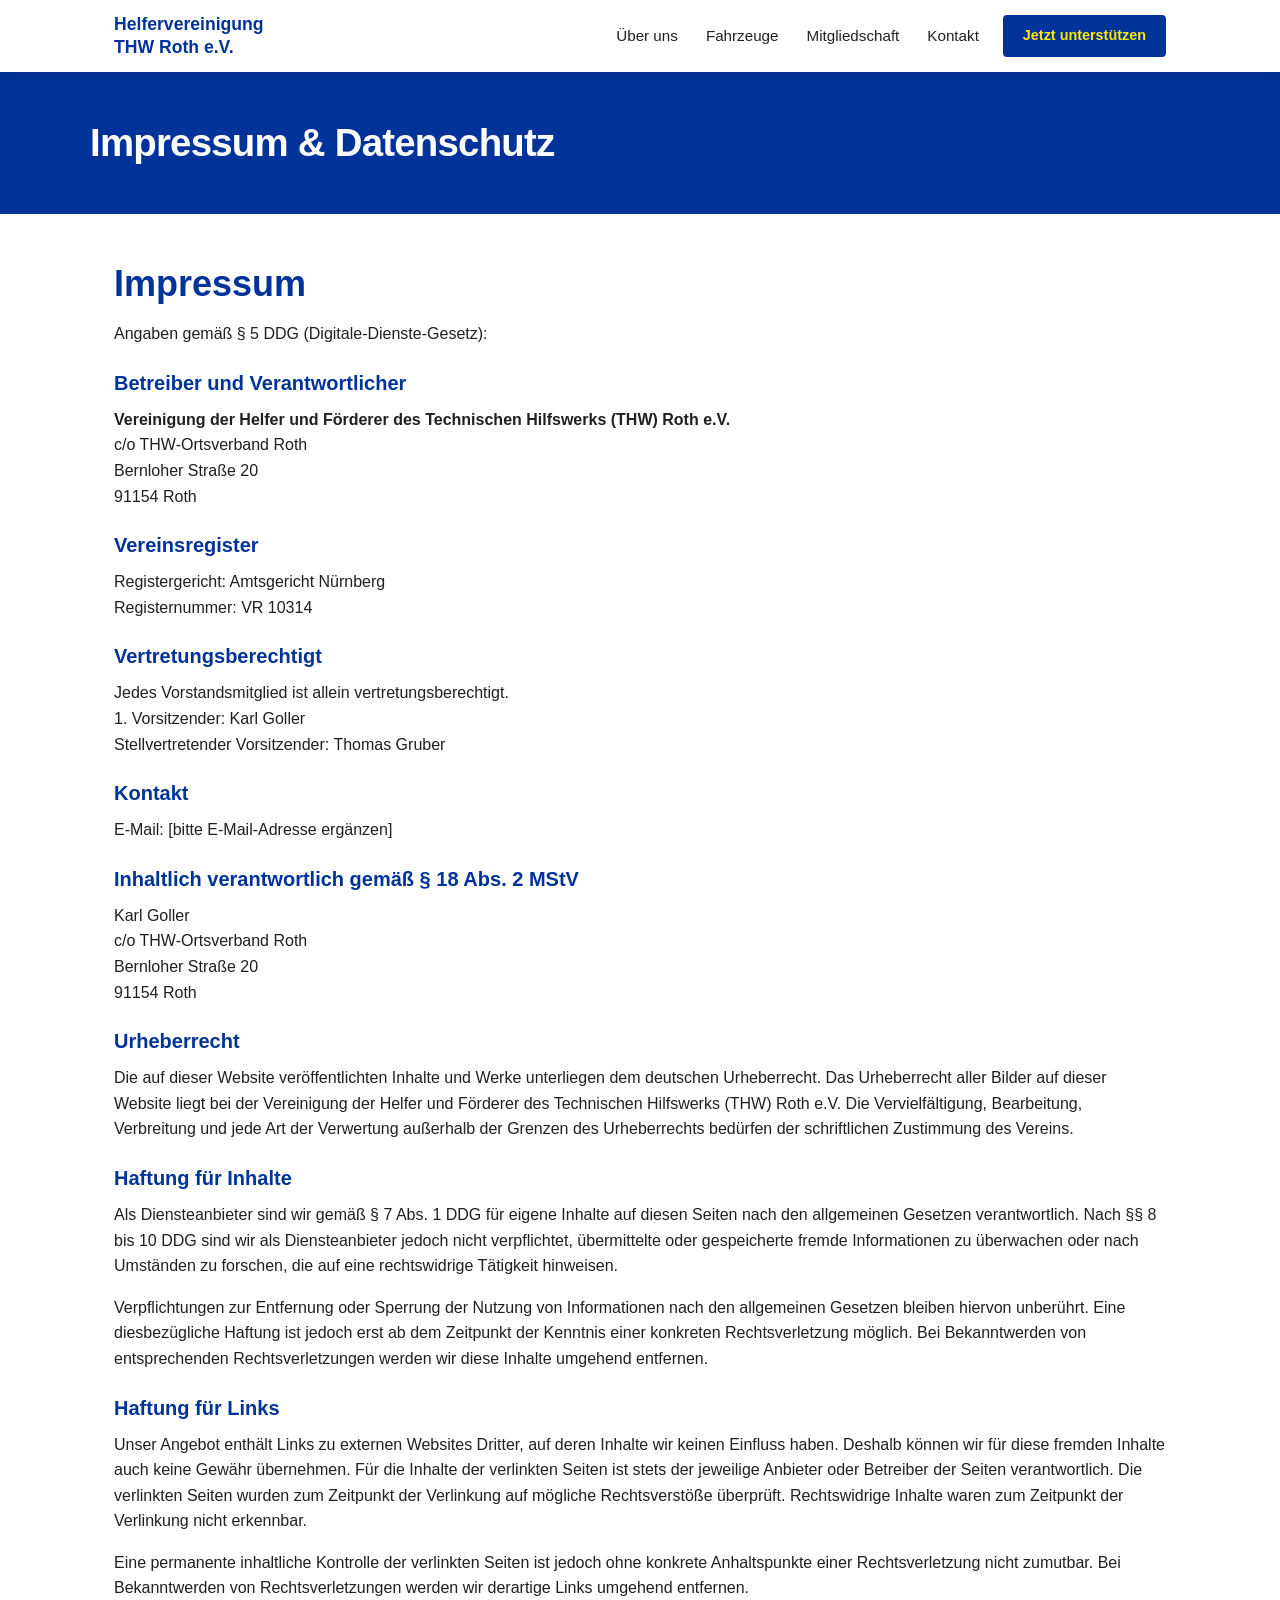
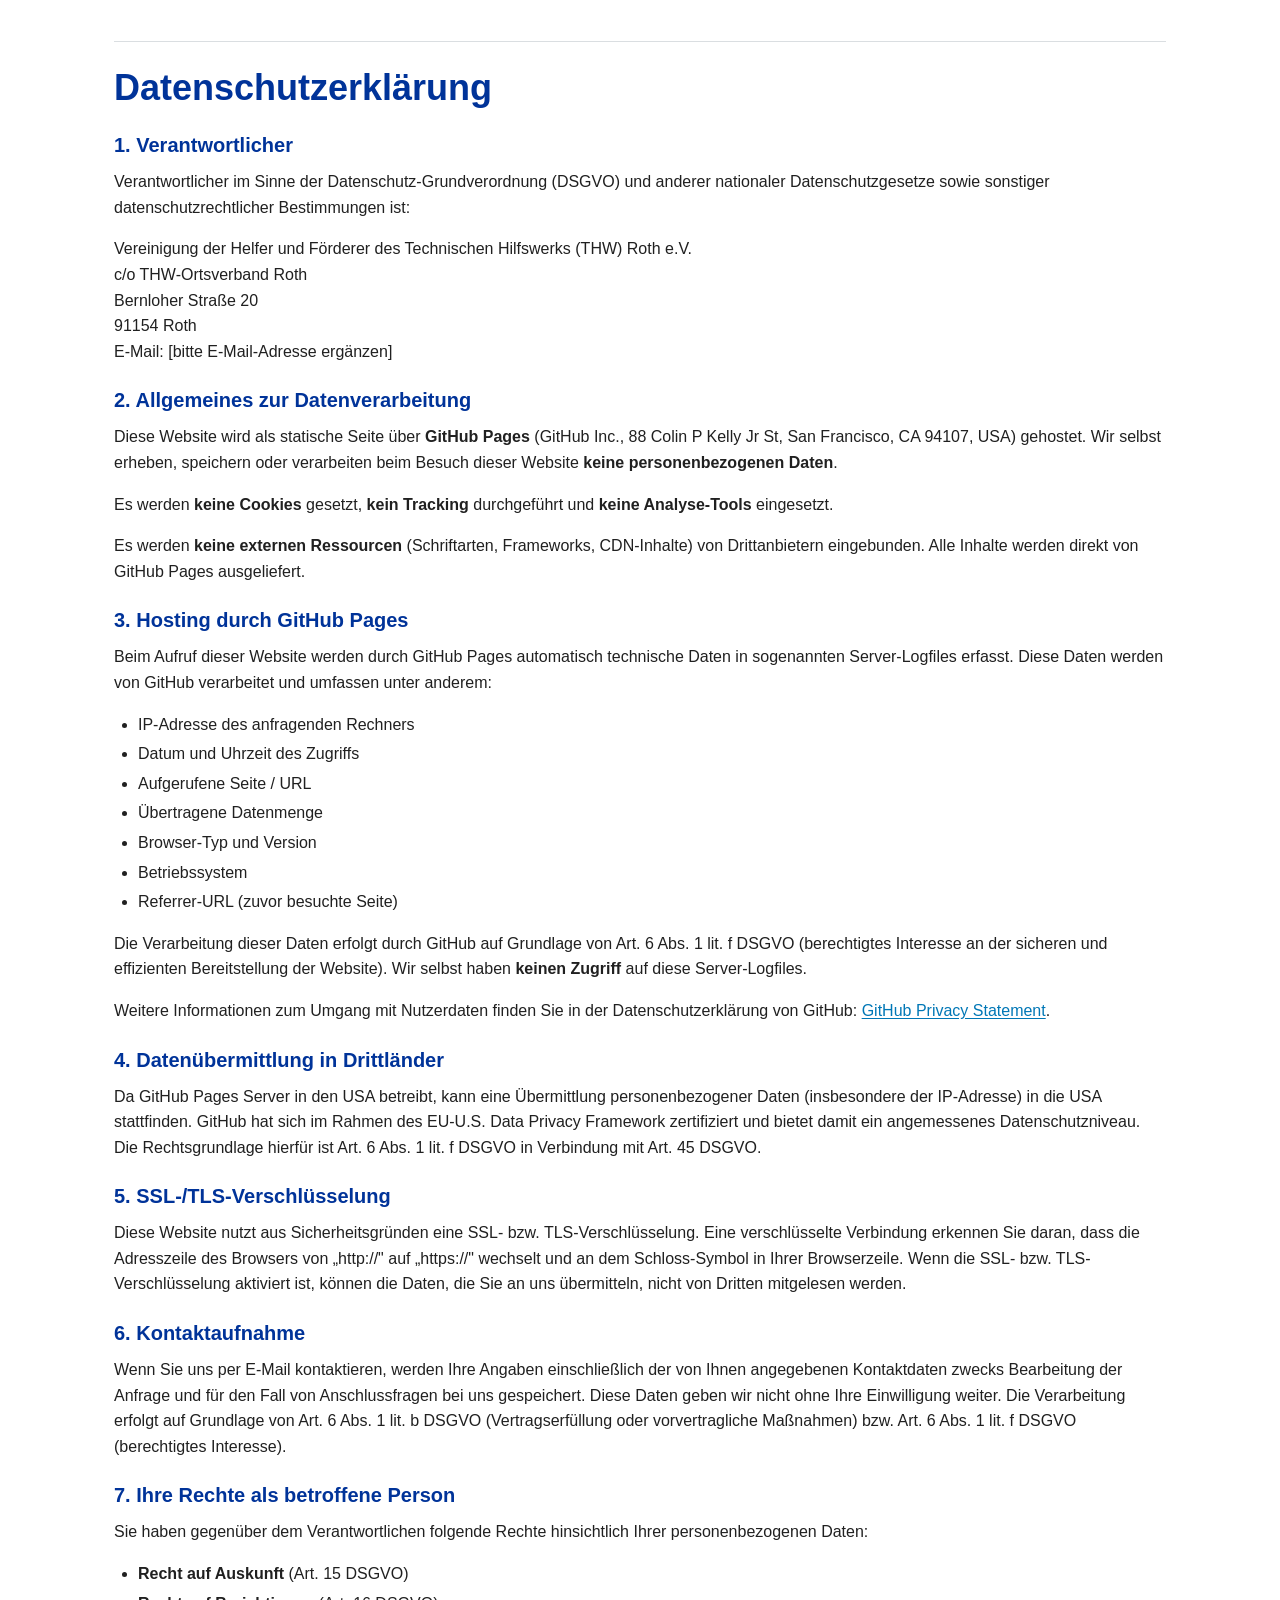
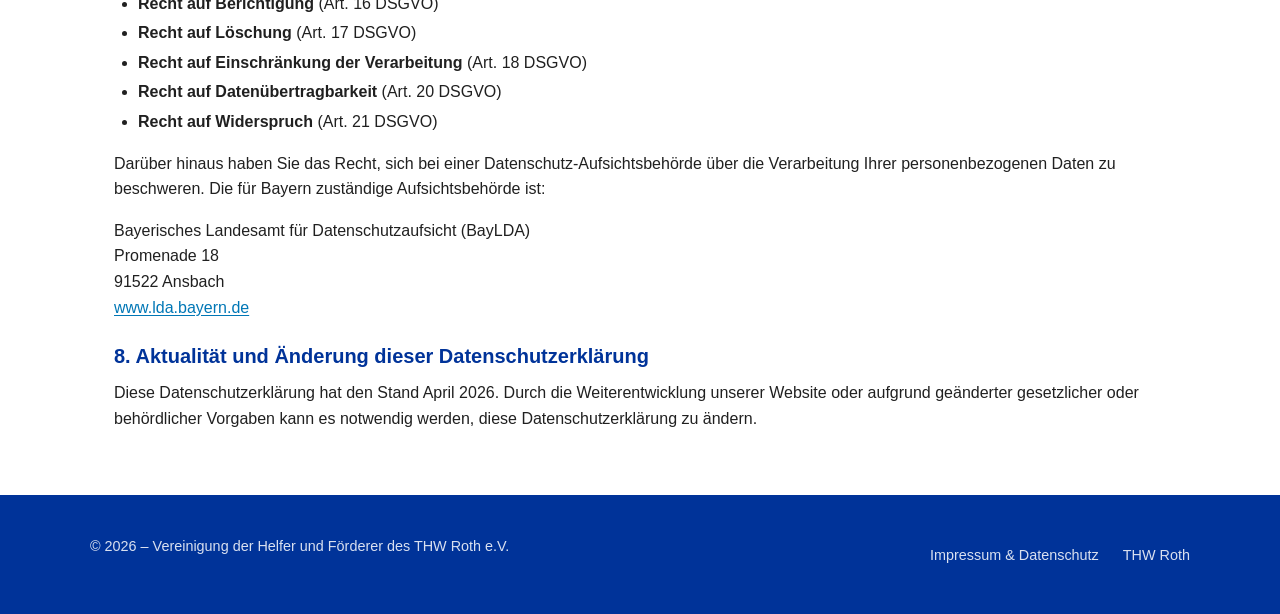
==== docs/impressum.html @ 5f319888 "initial draft" ====
<!DOCTYPE html>
<html lang="de">
<head>
  <meta charset="UTF-8">
  <meta name="viewport" content="width=device-width, initial-scale=1.0">
  <meta name="description" content="Impressum und Datenschutzerklärung der Helfervereinigung THW Roth – Ortsverein THW Roth e.V.">
  <meta property="og:title" content="Impressum &amp; Datenschutz – Helfervereinigung THW Roth e.V.">
  <meta property="og:description" content="Impressum und Datenschutzerklärung der Helfervereinigung THW Roth e.V.">
  <meta property="og:type" content="website">
  <meta property="og:locale" content="de_DE">
  <title>Impressum &amp; Datenschutz – Helfervereinigung THW Roth e.V.</title>
  <link rel="stylesheet" href="css/style.css">
</head>
<body>

  <a class="skip-link" href="#main">Zum Inhalt springen</a>

  <!-- Header / Navigation -->
  <header class="site-header">
    <nav class="nav-container" aria-label="Hauptnavigation">
      <a href="index.html" class="nav-brand" aria-label="Helfervereinigung THW Roth – Startseite">
        <span>Helfervereinigung THW&nbsp;Roth&nbsp;e.V.</span>
      </a>

      <button class="nav-toggle" aria-expanded="false" aria-controls="nav-menu" aria-label="Menü öffnen">
        <svg class="icon-open" aria-hidden="true" xmlns="http://www.w3.org/2000/svg" fill="none" viewBox="0 0 24 24" stroke="currentColor" stroke-width="2"><path stroke-linecap="round" stroke-linejoin="round" d="M4 6h16M4 12h16M4 18h16"/></svg>
        <svg class="icon-close" aria-hidden="true" xmlns="http://www.w3.org/2000/svg" fill="none" viewBox="0 0 24 24" stroke="currentColor" stroke-width="2"><path stroke-linecap="round" stroke-linejoin="round" d="M6 18L18 6M6 6l12 12"/></svg>
      </button>

      <ul class="nav-menu" id="nav-menu" role="list">
        <li><a href="index.html#ueber-uns">Über uns</a></li>
        <li><a href="index.html#fahrzeuge">Fahrzeuge</a></li>
        <li><a href="index.html#mitgliedschaft">Mitgliedschaft</a></li>
        <li><a href="index.html#kontakt">Kontakt</a></li>
        <li><a href="index.html#mitgliedschaft" class="nav-cta">Jetzt unterstützen</a></li>
      </ul>
    </nav>
  </header>

  <main id="main">

    <div class="page-header">
      <h1>Impressum &amp; Datenschutz</h1>
    </div>

    <div class="page-content">

      <!-- ==================== IMPRESSUM ==================== -->
      <h2 id="impressum">Impressum</h2>
      <p>Angaben gemäß § 5 DDG (Digitale-Dienste-Gesetz):</p>

      <h3>Betreiber und Verantwortlicher</h3>
      <p>
        <strong>Vereinigung der Helfer und Förderer des Technischen Hilfswerks (THW) Roth e.V.</strong><br>
        c/o THW-Ortsverband Roth<br>
        Bernloher Straße 20<br>
        91154 Roth
      </p>

      <h3>Vereinsregister</h3>
      <p>
        Registergericht: Amtsgericht Nürnberg<br>
        Registernummer: VR 10314
      </p>

      <h3>Vertretungsberechtigt</h3>
      <p>
        Jedes Vorstandsmitglied ist allein vertretungsberechtigt.<br>
        1. Vorsitzender: Karl Goller<br>
        Stellvertretender Vorsitzender: Thomas Gruber
      </p>

      <h3>Kontakt</h3>
      <p>
        <!-- TODO: E-Mail-Adresse und ggf. Telefonnummer eintragen -->
        E-Mail: [bitte E-Mail-Adresse ergänzen]
      </p>

      <h3>Inhaltlich verantwortlich gemäß § 18 Abs. 2 MStV</h3>
      <p>
        Karl Goller<br>
        c/o THW-Ortsverband Roth<br>
        Bernloher Straße 20<br>
        91154 Roth
      </p>

      <h3>Urheberrecht</h3>
      <p>
        Die auf dieser Website veröffentlichten Inhalte und Werke unterliegen dem deutschen Urheberrecht.
        Das Urheberrecht aller Bilder auf dieser Website liegt bei der Vereinigung der Helfer und Förderer des Technischen Hilfswerks (THW) Roth e.V.
        Die Vervielfältigung, Bearbeitung, Verbreitung und jede Art der Verwertung außerhalb der Grenzen
        des Urheberrechts bedürfen der schriftlichen Zustimmung des Vereins.
      </p>

      <h3>Haftung für Inhalte</h3>
      <p>
        Als Diensteanbieter sind wir gemäß § 7 Abs. 1 DDG für eigene Inhalte auf diesen Seiten nach den
        allgemeinen Gesetzen verantwortlich. Nach §§ 8 bis 10 DDG sind wir als Diensteanbieter jedoch nicht
        verpflichtet, übermittelte oder gespeicherte fremde Informationen zu überwachen oder nach Umständen
        zu forschen, die auf eine rechtswidrige Tätigkeit hinweisen.
      </p>
      <p>
        Verpflichtungen zur Entfernung oder Sperrung der Nutzung von Informationen nach den allgemeinen
        Gesetzen bleiben hiervon unberührt. Eine diesbezügliche Haftung ist jedoch erst ab dem Zeitpunkt
        der Kenntnis einer konkreten Rechtsverletzung möglich. Bei Bekanntwerden von entsprechenden
        Rechtsverletzungen werden wir diese Inhalte umgehend entfernen.
      </p>

      <h3>Haftung für Links</h3>
      <p>
        Unser Angebot enthält Links zu externen Websites Dritter, auf deren Inhalte wir keinen Einfluss haben.
        Deshalb können wir für diese fremden Inhalte auch keine Gewähr übernehmen. Für die Inhalte der
        verlinkten Seiten ist stets der jeweilige Anbieter oder Betreiber der Seiten verantwortlich. Die
        verlinkten Seiten wurden zum Zeitpunkt der Verlinkung auf mögliche Rechtsverstöße überprüft.
        Rechtswidrige Inhalte waren zum Zeitpunkt der Verlinkung nicht erkennbar.
      </p>
      <p>
        Eine permanente inhaltliche Kontrolle der verlinkten Seiten ist jedoch ohne konkrete Anhaltspunkte
        einer Rechtsverletzung nicht zumutbar. Bei Bekanntwerden von Rechtsverletzungen werden wir derartige
        Links umgehend entfernen.
      </p>

      <!-- ==================== DATENSCHUTZ ==================== -->
      <h2 id="datenschutz">Datenschutzerklärung</h2>

      <h3>1. Verantwortlicher</h3>
      <p>
        Verantwortlicher im Sinne der Datenschutz-Grundverordnung (DSGVO) und anderer nationaler
        Datenschutzgesetze sowie sonstiger datenschutzrechtlicher Bestimmungen ist:
      </p>
      <p>
        Vereinigung der Helfer und Förderer des Technischen Hilfswerks (THW) Roth e.V.<br>
        c/o THW-Ortsverband Roth<br>
        Bernloher Straße 20<br>
        91154 Roth<br>
        <!-- TODO: E-Mail eintragen -->
        E-Mail: [bitte E-Mail-Adresse ergänzen]
      </p>

      <h3>2. Allgemeines zur Datenverarbeitung</h3>
      <p>
        Diese Website wird als statische Seite über <strong>GitHub Pages</strong> (GitHub Inc., 88 Colin P Kelly Jr St,
        San Francisco, CA 94107, USA) gehostet. Wir selbst erheben, speichern oder verarbeiten beim Besuch
        dieser Website <strong>keine personenbezogenen Daten</strong>.
      </p>
      <p>
        Es werden <strong>keine Cookies</strong> gesetzt, <strong>kein Tracking</strong> durchgeführt und
        <strong>keine Analyse-Tools</strong> eingesetzt.
      </p>
      <p>
        Es werden <strong>keine externen Ressourcen</strong> (Schriftarten, Frameworks, CDN-Inhalte) von Drittanbietern
        eingebunden. Alle Inhalte werden direkt von GitHub Pages ausgeliefert.
      </p>

      <h3>3. Hosting durch GitHub Pages</h3>
      <p>
        Beim Aufruf dieser Website werden durch GitHub Pages automatisch technische Daten in sogenannten
        Server-Logfiles erfasst. Diese Daten werden von GitHub verarbeitet und umfassen unter anderem:
      </p>
      <ul>
        <li>IP-Adresse des anfragenden Rechners</li>
        <li>Datum und Uhrzeit des Zugriffs</li>
        <li>Aufgerufene Seite / URL</li>
        <li>Übertragene Datenmenge</li>
        <li>Browser-Typ und Version</li>
        <li>Betriebssystem</li>
        <li>Referrer-URL (zuvor besuchte Seite)</li>
      </ul>
      <p>
        Die Verarbeitung dieser Daten erfolgt durch GitHub auf Grundlage von Art. 6 Abs. 1 lit. f DSGVO
        (berechtigtes Interesse an der sicheren und effizienten Bereitstellung der Website). Wir selbst haben
        <strong>keinen Zugriff</strong> auf diese Server-Logfiles.
      </p>
      <p>
        Weitere Informationen zum Umgang mit Nutzerdaten finden Sie in der Datenschutzerklärung von GitHub:
        <a href="https://docs.github.com/en/site-policy/privacy-policies/github-general-privacy-statement" rel="noopener noreferrer" target="_blank">GitHub Privacy Statement</a>.
      </p>

      <h3>4. Datenübermittlung in Drittländer</h3>
      <p>
        Da GitHub Pages Server in den USA betreibt, kann eine Übermittlung personenbezogener Daten
        (insbesondere der IP-Adresse) in die USA stattfinden. GitHub hat sich im Rahmen des
        EU-U.S. Data Privacy Framework zertifiziert und bietet damit ein angemessenes Datenschutzniveau.
        Die Rechtsgrundlage hierfür ist Art. 6 Abs. 1 lit. f DSGVO in Verbindung mit Art. 45 DSGVO.
      </p>

      <h3>5. SSL-/TLS-Verschlüsselung</h3>
      <p>
        Diese Website nutzt aus Sicherheitsgründen eine SSL- bzw. TLS-Verschlüsselung. Eine verschlüsselte
        Verbindung erkennen Sie daran, dass die Adresszeile des Browsers von „http://" auf „https://" wechselt
        und an dem Schloss-Symbol in Ihrer Browserzeile. Wenn die SSL- bzw. TLS-Verschlüsselung aktiviert
        ist, können die Daten, die Sie an uns übermitteln, nicht von Dritten mitgelesen werden.
      </p>

      <h3>6. Kontaktaufnahme</h3>
      <p>
        Wenn Sie uns per E-Mail kontaktieren, werden Ihre Angaben einschließlich der von Ihnen angegebenen
        Kontaktdaten zwecks Bearbeitung der Anfrage und für den Fall von Anschlussfragen bei uns gespeichert.
        Diese Daten geben wir nicht ohne Ihre Einwilligung weiter. Die Verarbeitung erfolgt auf Grundlage
        von Art. 6 Abs. 1 lit. b DSGVO (Vertragserfüllung oder vorvertragliche Maßnahmen) bzw.
        Art. 6 Abs. 1 lit. f DSGVO (berechtigtes Interesse).
      </p>

      <h3>7. Ihre Rechte als betroffene Person</h3>
      <p>Sie haben gegenüber dem Verantwortlichen folgende Rechte hinsichtlich Ihrer personenbezogenen Daten:</p>
      <ul>
        <li><strong>Recht auf Auskunft</strong> (Art. 15 DSGVO)</li>
        <li><strong>Recht auf Berichtigung</strong> (Art. 16 DSGVO)</li>
        <li><strong>Recht auf Löschung</strong> (Art. 17 DSGVO)</li>
        <li><strong>Recht auf Einschränkung der Verarbeitung</strong> (Art. 18 DSGVO)</li>
        <li><strong>Recht auf Datenübertragbarkeit</strong> (Art. 20 DSGVO)</li>
        <li><strong>Recht auf Widerspruch</strong> (Art. 21 DSGVO)</li>
      </ul>
      <p>
        Darüber hinaus haben Sie das Recht, sich bei einer Datenschutz-Aufsichtsbehörde über die
        Verarbeitung Ihrer personenbezogenen Daten zu beschweren. Die für Bayern zuständige Aufsichtsbehörde ist:
      </p>
      <p>
        Bayerisches Landesamt für Datenschutzaufsicht (BayLDA)<br>
        Promenade 18<br>
        91522 Ansbach<br>
        <a href="https://www.lda.bayern.de" rel="noopener noreferrer" target="_blank">www.lda.bayern.de</a>
      </p>

      <h3>8. Aktualität und Änderung dieser Datenschutzerklärung</h3>
      <p>
        Diese Datenschutzerklärung hat den Stand April 2026. Durch die Weiterentwicklung unserer Website
        oder aufgrund geänderter gesetzlicher oder behördlicher Vorgaben kann es notwendig werden, diese
        Datenschutzerklärung zu ändern.
      </p>

    </div>

  </main>

  <!-- Footer -->
  <footer class="site-footer">
    <div class="footer-container">
      <p class="footer-copy">&copy; 2026 – Vereinigung der Helfer und Förderer des THW Roth e.V.</p>
      <ul class="footer-links" role="list">
        <li><a href="impressum.html">Impressum &amp; Datenschutz</a></li>
        <li><a href="https://www.thw-roth.de" target="_blank" rel="noopener noreferrer">THW Roth</a></li>
      </ul>
    </div>
  </footer>

  <script>
    (function () {
      var toggle = document.querySelector('.nav-toggle');
      var menu = document.querySelector('.nav-menu');
      if (!toggle || !menu) return;

      toggle.addEventListener('click', function () {
        var expanded = toggle.getAttribute('aria-expanded') === 'true';
        toggle.setAttribute('aria-expanded', String(!expanded));
        menu.classList.toggle('is-open');
        toggle.setAttribute('aria-label', expanded ? 'Menü öffnen' : 'Menü schließen');
      });

      menu.querySelectorAll('a').forEach(function (link) {
        link.addEventListener('click', function () {
          toggle.setAttribute('aria-expanded', 'false');
          menu.classList.remove('is-open');
          toggle.setAttribute('aria-label', 'Menü öffnen');
        });
      });

      // Close menu on Escape key
      document.addEventListener('keydown', function (e) {
        if (e.key === 'Escape' && menu.classList.contains('is-open')) {
          toggle.setAttribute('aria-expanded', 'false');
          menu.classList.remove('is-open');
          toggle.setAttribute('aria-label', 'Menü öffnen');
          toggle.focus();
        }
      });
    })();
  </script>

</body>
</html>
---- docs/css/style.css ----
/* ===== Reset & Base ===== */
*,
*::before,
*::after {
  box-sizing: border-box;
  margin: 0;
  padding: 0;
}

:root {
  --thw-blue: #003399;
  --thw-blue-dark: #1E2F66;
  --thw-blue-light: #F8F8F9;
  --thw-accent: #0077B6;
  --thw-yellow: #FFEB00;
  --text-primary: #202020;
  --text-secondary: #53616B;
  --white: #FFFFFF;
  --gray-light: #F4F5F6;
  --gray-border: #DADEE1;
  --focus-color: #0077B6;
  --max-width: 1100px;
}

html {
  scroll-behavior: smooth;
  scroll-padding-top: 80px;
}

body {
  font-family: -apple-system, BlinkMacSystemFont, "Segoe UI", Roboto, Helvetica, Arial, sans-serif;
  font-size: 1rem;
  line-height: 1.6;
  color: var(--text-primary);
  background: var(--white);
}

/* ===== Skip Link (Accessibility) ===== */
.skip-link {
  position: absolute;
  top: -100%;
  left: 1rem;
  background: var(--thw-blue);
  color: var(--white);
  padding: 0.75rem 1.5rem;
  z-index: 10000;
  border-radius: 0 0 4px 4px;
  font-weight: 600;
  text-decoration: none;
}

.skip-link:focus {
  top: 0;
}

/* ===== Focus Styles ===== */
:focus-visible {
  outline: 3px solid var(--focus-color);
  outline-offset: 2px;
}

a:focus:not(:focus-visible) {
  outline: none;
}

/* ===== Typography ===== */
h1, h2, h3, h4 {
  line-height: 1.2;
  color: var(--thw-blue);
}

h1 {
  font-size: clamp(2rem, 5vw, 3.5rem);
  font-weight: 800;
  letter-spacing: -0.02em;
}

h2 {
  font-size: clamp(1.5rem, 3vw, 2.25rem);
  font-weight: 700;
  margin-bottom: 1rem;
}

h3 {
  font-size: 1.25rem;
  font-weight: 600;
  margin-bottom: 0.75rem;
}

p {
  margin-bottom: 1rem;
}

a {
  color: var(--thw-accent);
  text-decoration: underline;
  text-underline-offset: 2px;
}

a:hover {
  color: var(--thw-blue-dark);
}

/* ===== Header / Navigation ===== */
.site-header {
  position: fixed;
  top: 0;
  left: 0;
  right: 0;
  z-index: 1000;
  background: var(--white);
  box-shadow: 0 2px 8px rgba(0, 0, 0, 0.1);
}

.nav-container {
  max-width: var(--max-width);
  margin: 0 auto;
  padding: 0 1.5rem;
  display: flex;
  align-items: center;
  justify-content: space-between;
  height: 72px;
}

.nav-brand {
  display: flex;
  align-items: center;
  gap: 0.75rem;
  text-decoration: none;
  color: var(--thw-blue);
  font-weight: 700;
  font-size: 1.1rem;
  flex-shrink: 0;
}

.nav-brand span {
  display: inline-block;
  max-width: 220px;
  line-height: 1.3;
}

/* Hamburger Menu Button */
.nav-toggle {
  display: none;
  background: none;
  border: none;
  cursor: pointer;
  padding: 0.5rem;
  color: var(--thw-blue);
}

.nav-toggle svg {
  width: 28px;
  height: 28px;
  display: block;
}

.nav-toggle .icon-close {
  display: none;
}

.nav-toggle[aria-expanded="true"] .icon-open {
  display: none;
}

.nav-toggle[aria-expanded="true"] .icon-close {
  display: block;
}

.nav-menu {
  display: flex;
  align-items: center;
  gap: 0.25rem;
  list-style: none;
}

.nav-menu a {
  display: block;
  padding: 0.5rem 0.75rem;
  text-decoration: none;
  color: var(--text-primary);
  font-weight: 500;
  font-size: 0.95rem;
  border-radius: 4px;
  transition: background 0.2s, color 0.2s;
  white-space: nowrap;
}

.nav-menu a:hover,
.nav-menu a:focus {
  background: var(--thw-blue-light);
  color: var(--thw-blue);
}

.nav-menu .nav-cta {
  display: inline-block;
  margin-left: 0.5rem;
  padding: 0.6rem 1.25rem;
  background: var(--thw-blue);
  color: var(--thw-yellow);
  text-decoration: none;
  font-weight: 700;
  font-size: 0.9rem;
  border-radius: 4px;
  transition: transform 0.2s, box-shadow 0.2s;
  white-space: nowrap;
}

.nav-menu .nav-cta:hover,
.nav-menu .nav-cta:focus {
  transform: translateY(-1px);
  box-shadow: 0 4px 12px rgba(0, 0, 0, 0.15);
  background: var(--thw-blue-dark);
  color: var(--thw-yellow);
}

/* ===== Hero Section ===== */
.hero {
  margin-top: 72px;
  background: linear-gradient(135deg, var(--thw-blue) 0%, var(--thw-blue-dark) 100%);
  color: var(--white);
  padding: 6rem 1.5rem 5rem;
  text-align: center;
  position: relative;
  overflow: hidden;
}

.hero::before {
  content: "";
  position: absolute;
  top: 0;
  left: 0;
  right: 0;
  bottom: 0;
  background: url("data:image/svg+xml,%3Csvg width='60' height='60' viewBox='0 0 60 60' xmlns='http://www.w3.org/2000/svg'%3E%3Cg fill='none' fill-rule='evenodd'%3E%3Cg fill='%23ffffff' fill-opacity='0.04'%3E%3Cpath d='M36 34v-4h-2v4h-4v2h4v4h2v-4h4v-2h-4zm0-30V0h-2v4h-4v2h4v4h2V6h4V4h-4zM6 34v-4H4v4H0v2h4v4h2v-4h4v-2H6zM6 4V0H4v4H0v2h4v4h2V6h4V4H6z'/%3E%3C/g%3E%3C/g%3E%3C/svg%3E");
  pointer-events: none;
}

.hero-content {
  max-width: 800px;
  margin: 0 auto;
  position: relative;
  z-index: 1;
}

.hero h1 {
  color: var(--white);
  margin-bottom: 1.5rem;
  text-transform: uppercase;
  letter-spacing: 0.05em;
}

.hero p {
  font-size: 1.2rem;
  opacity: 0.95;
  max-width: 600px;
  margin: 0 auto 2rem;
  line-height: 1.7;
}

.hero-cta {
  display: inline-block;
  padding: 1rem 2.5rem;
  background: var(--thw-yellow);
  color: var(--thw-blue);
  font-weight: 700;
  font-size: 1.1rem;
  text-decoration: none;
  border-radius: 4px;
  transition: transform 0.2s, box-shadow 0.2s;
}

.hero-cta:hover,
.hero-cta:focus {
  transform: translateY(-2px);
  box-shadow: 0 4px 16px rgba(0, 0, 0, 0.2);
  color: var(--thw-blue);
}

/* ===== Sections ===== */
.section {
  padding: 5rem 1.5rem;
}

.section-alt {
  background: var(--gray-light);
}

.section-blue {
  background: var(--thw-blue);
  color: var(--white);
}

.section-blue h2,
.section-blue h3 {
  color: var(--white);
}

.section-blue a {
  color: var(--thw-blue-light);
}

.section-blue a:hover {
  color: var(--white);
}

.container {
  max-width: var(--max-width);
  margin: 0 auto;
}

.section-intro {
  max-width: 720px;
  margin-bottom: 2.5rem;
}

/* ===== About Section ===== */
.about-grid {
  display: grid;
  grid-template-columns: 1fr 1fr;
  gap: 3rem;
  align-items: start;
}

.equipment-list {
  list-style: none;
  padding: 0;
}

.equipment-list li {
  padding: 0.5rem 0 0.5rem 1.75rem;
  position: relative;
  border-bottom: 1px solid var(--gray-border);
}

.equipment-list li:last-child {
  border-bottom: none;
}

.equipment-list li::before {
  content: "✓";
  position: absolute;
  left: 0;
  color: var(--thw-accent);
  font-weight: 700;
}

/* ===== Vehicle Cards ===== */
.vehicle-card {
  background: var(--white);
  border-radius: 8px;
  overflow: hidden;
  box-shadow: 0 2px 12px rgba(0, 0, 0, 0.08);
  margin-bottom: 2.5rem;
}

.vehicle-card-inner {
  display: grid;
  grid-template-columns: 1fr 1fr;
  gap: 0;
}

.vehicle-image {
  width: 100%;
  height: 100%;
  object-fit: cover;
  display: block;
  min-height: 300px;
}

/* ===== Carousel ===== */
.carousel {
  position: relative;
  overflow: hidden;
}

.carousel-track {
  display: flex;
  transition: transform 0.4s ease;
}

.carousel-slide {
  min-width: 100%;
}

.carousel-slide .vehicle-image {
  width: 100%;
  height: 100%;
  object-fit: cover;
  display: block;
}

.carousel-btn {
  position: absolute;
  top: 50%;
  transform: translateY(-50%);
  background: rgba(0, 0, 0, 0.45);
  color: var(--white);
  border: none;
  font-size: 2rem;
  line-height: 1;
  padding: 0.4rem 0.7rem;
  cursor: pointer;
  border-radius: 4px;
  transition: background 0.2s;
  z-index: 2;
}

.carousel-btn:hover,
.carousel-btn:focus {
  background: rgba(0, 0, 0, 0.7);
}

.carousel-btn-prev {
  left: 0.5rem;
}

.carousel-btn-next {
  right: 0.5rem;
}

.carousel-dots {
  position: absolute;
  bottom: 0.75rem;
  left: 50%;
  transform: translateX(-50%);
  display: flex;
  gap: 0.5rem;
  z-index: 2;
}

.carousel-dot {
  width: 10px;
  height: 10px;
  border-radius: 50%;
  border: 2px solid var(--white);
  background: transparent;
  cursor: pointer;
  padding: 0;
  transition: background 0.2s;
}

.carousel-dot.is-active {
  background: var(--white);
}

.vehicle-info {
  padding: 2rem;
}

.vehicle-info h3 {
  font-size: 1.3rem;
  color: var(--thw-blue);
  margin-bottom: 1rem;
}

.vehicle-specs {
  width: 100%;
  border-collapse: collapse;
}

.vehicle-specs tr {
  border-bottom: 1px solid var(--gray-border);
}

.vehicle-specs tr:last-child {
  border-bottom: none;
}

.vehicle-specs th,
.vehicle-specs td {
  padding: 0.4rem 0;
  text-align: left;
  font-size: 0.9rem;
  vertical-align: top;
}

.vehicle-specs th {
  font-weight: 600;
  color: var(--text-secondary);
  padding-right: 1rem;
  white-space: nowrap;
  width: 40%;
}

/* ===== Donation / CTA Section ===== */
.donate-box {
  background: var(--white);
  border-radius: 8px;
  padding: 2.5rem;
  max-width: 600px;
  margin: 0 auto;
  text-align: center;
  box-shadow: 0 2px 12px rgba(0, 0, 0, 0.08);
}

.donate-box h3 {
  color: var(--thw-blue);
}

.bank-details {
  background: var(--gray-light);
  border-left: 4px solid var(--thw-blue);
  border-radius: 0 6px 6px 0;
  padding: 1.5rem;
  margin: 1.5rem 0;
  font-size: 1.05rem;
  text-align: left;
}

.bank-details strong {
  display: block;
  margin-bottom: 0.25rem;
}

.iban {
  font-family: "Courier New", Courier, monospace;
  font-size: 1.1rem;
  font-weight: 700;
  letter-spacing: 0.05em;
  color: var(--thw-blue);
}

.btn {
  display: inline-block;
  padding: 0.85rem 2rem;
  background: var(--thw-blue);
  color: var(--thw-yellow);
  text-decoration: none;
  font-weight: 700;
  font-size: 1rem;
  border-radius: 4px;
  transition: transform 0.2s, box-shadow 0.2s;
  border: none;
  cursor: pointer;
}

.btn:hover,
.btn:focus {
  transform: translateY(-1px);
  box-shadow: 0 4px 12px rgba(0, 0, 0, 0.15);
  background: var(--thw-blue-dark);
  color: var(--thw-yellow);
}

.btn-outline {
  background: transparent;
  color: var(--thw-blue);
  border: 2px solid var(--thw-blue);
}

.btn-outline:hover,
.btn-outline:focus {
  background: var(--thw-blue);
  color: var(--white);
}

.btn-white {
  background: var(--white);
  color: var(--thw-blue);
}

.btn-white:hover,
.btn-white:focus {
  background: var(--thw-blue-light);
  color: var(--thw-blue);
  transform: translateY(-1px);
}

/* ===== Membership Section ===== */
.membership-grid {
  display: grid;
  grid-template-columns: 1fr 1fr;
  gap: 2.5rem;
  align-items: start;
}

.membership-benefits {
  list-style: none;
  padding: 0;
  margin-bottom: 1.5rem;
}

.membership-benefits li {
  padding: 0.4rem 0 0.4rem 1.75rem;
  position: relative;
}

.membership-benefits li::before {
  content: "→";
  position: absolute;
  left: 0;
  color: var(--thw-blue);
  font-weight: 700;
}

/* ===== Footer ===== */
.site-footer {
  background: var(--thw-blue);
  color: rgba(255, 255, 255, 0.85);
  padding: 2.5rem 1.5rem;
}

.footer-container {
  max-width: var(--max-width);
  margin: 0 auto;
  display: flex;
  justify-content: space-between;
  align-items: center;
  flex-wrap: wrap;
  gap: 1rem;
}

.footer-links {
  display: flex;
  gap: 1.5rem;
  list-style: none;
}

.footer-links a {
  color: rgba(255, 255, 255, 0.85);
  text-decoration: none;
  font-size: 0.9rem;
}

.footer-links a:hover,
.footer-links a:focus {
  color: var(--white);
  text-decoration: underline;
}

.footer-copy {
  font-size: 0.9rem;
}

/* ===== Impressum Page ===== */
.page-header {
  margin-top: 72px;
  background: var(--thw-blue);
  color: var(--white);
  padding: 3rem 1.5rem;
}

.page-header h1 {
  color: var(--white);
  max-width: var(--max-width);
  margin: 0 auto;
  font-size: clamp(1.75rem, 3vw, 2.5rem);
}

.page-content {
  max-width: var(--max-width);
  margin: 0 auto;
  padding: 3rem 1.5rem;
}

.page-content h2 {
  margin-top: 2.5rem;
  padding-top: 1.5rem;
  border-top: 1px solid var(--gray-border);
}

.page-content h2:first-child {
  margin-top: 0;
  padding-top: 0;
  border-top: none;
}

.page-content h3 {
  margin-top: 1.5rem;
}

.page-content ul {
  padding-left: 1.5rem;
  margin-bottom: 1rem;
}

.page-content li {
  margin-bottom: 0.25rem;
}

/* ===== Responsive ===== */
@media (max-width: 900px) {
  .about-grid,
  .membership-grid,
  .vehicle-card-inner {
    grid-template-columns: 1fr;
  }

  .vehicle-image {
    min-height: 200px;
    max-height: 350px;
  }
}

@media (max-width: 768px) {
  .nav-toggle {
    display: block;
  }

  .nav-menu {
    display: none;
    position: absolute;
    top: 72px;
    left: 0;
    right: 0;
    background: var(--white);
    flex-direction: column;
    padding: 1rem;
    box-shadow: 0 4px 12px rgba(0, 0, 0, 0.1);
    gap: 0;
  }

  .nav-menu.is-open {
    display: flex;
  }

  .nav-menu a {
    padding: 0.75rem 1rem;
    width: 100%;
  }

  .nav-cta {
    margin-left: 0;
    margin-top: 0.5rem;
    text-align: center;
    width: 100%;
    display: block;
  }

  .hero {
    padding: 4rem 1.5rem 3.5rem;
  }

  .section {
    padding: 3rem 1.5rem;
  }

  .donate-box {
    padding: 1.5rem;
  }

  .footer-container {
    flex-direction: column;
    text-align: center;
  }

  .footer-links {
    justify-content: center;
  }
}

/* ===== Reduced Motion ===== */
@media (prefers-reduced-motion: reduce) {
  html {
    scroll-behavior: auto;
  }

  *,
  *::before,
  *::after {
    transition-duration: 0s !important;
    animation-duration: 0s !important;
  }
}

/* ===== Print Styles ===== */
@media print {
  .site-header,
  .site-footer,
  .nav-toggle,
  .hero::before,
  .hero-cta,
  .btn,
  .nav-cta,
  .skip-link {
    display: none;
  }

  .hero {
    margin-top: 0;
    background: none;
    color: var(--text-primary);
    padding: 2rem 0;
  }

  .hero h1 {
    color: var(--thw-blue);
  }

  .section {
    padding: 1.5rem 0;
  }

  body {
    font-size: 12pt;
  }

  a[href]::after {
    content: " (" attr(href) ")";
    font-size: 0.85em;
    color: var(--text-secondary);
  }

  a[href^="#"]::after,
  a[href^="javascript"]::after {
    content: "";
  }

  .vehicle-card {
    box-shadow: none;
    border: 1px solid var(--gray-border);
  }

  .vehicle-card-inner {
    grid-template-columns: 1fr;
  }
}
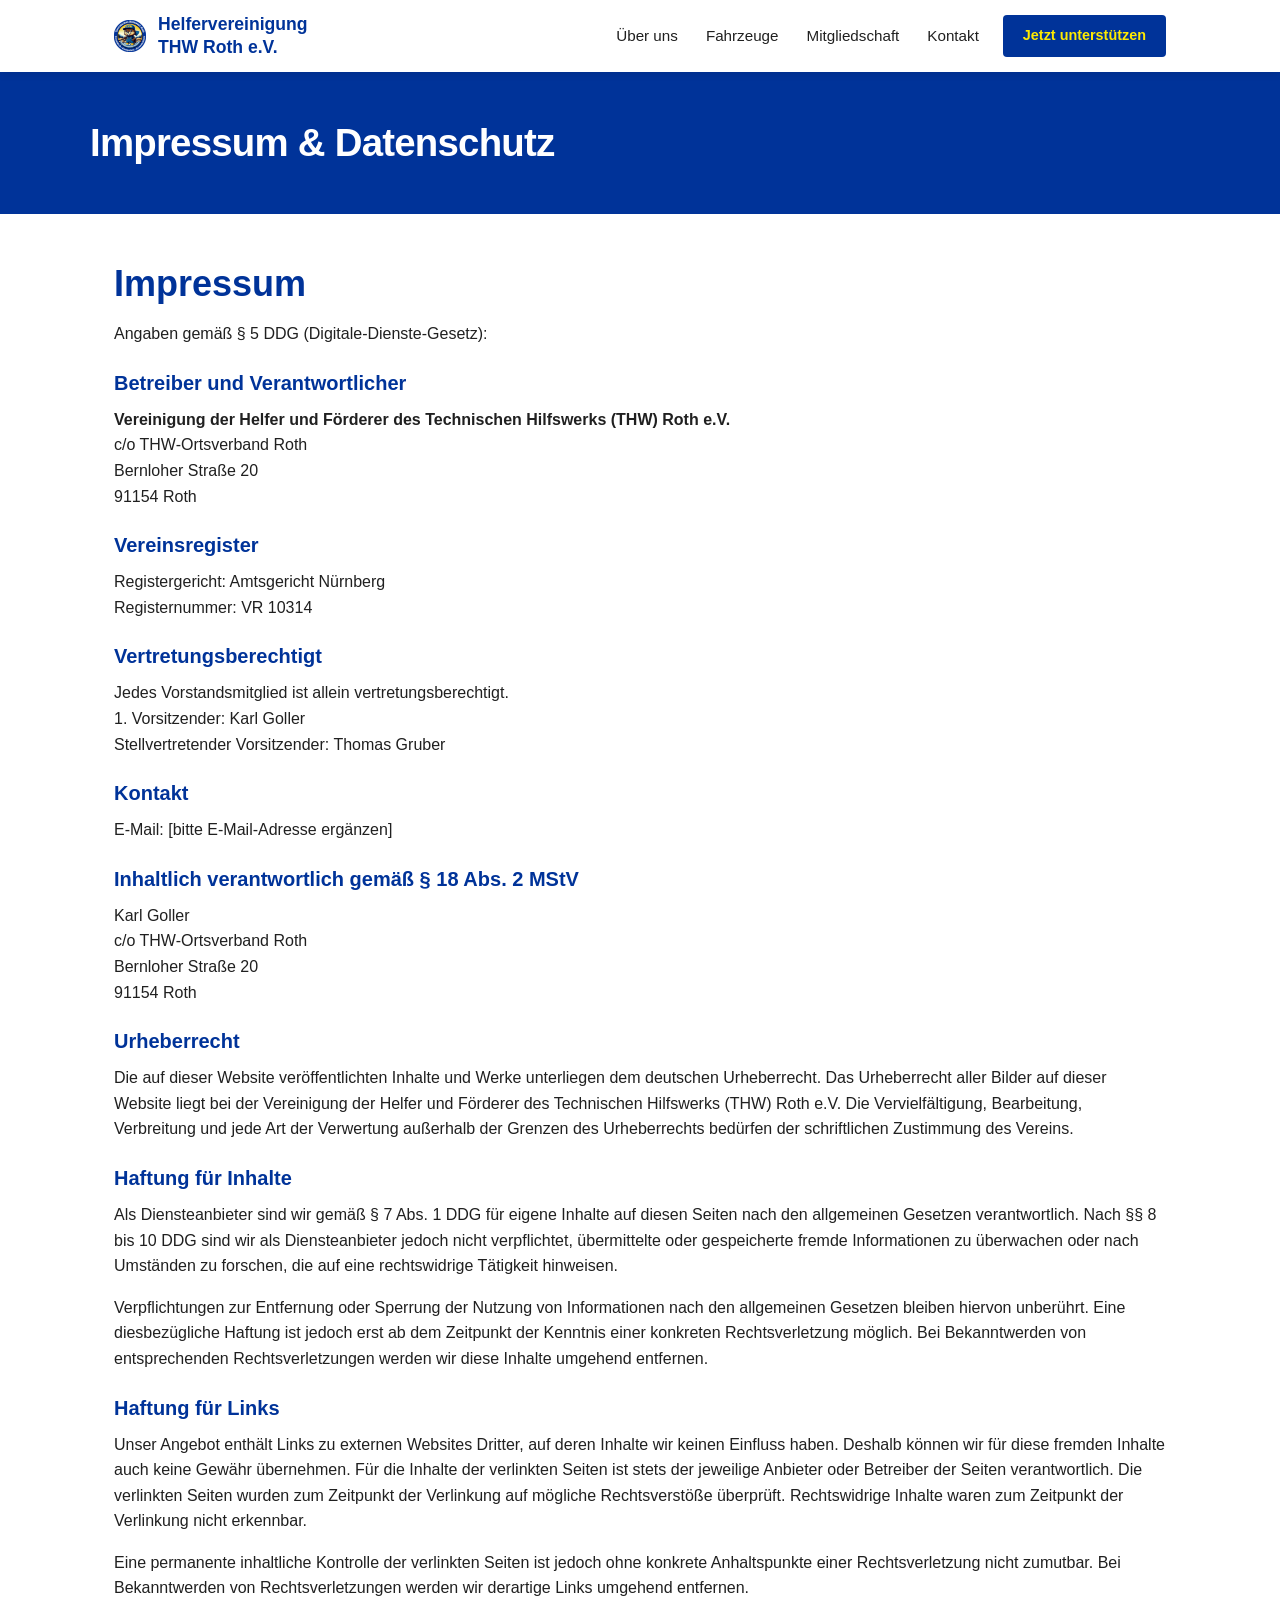
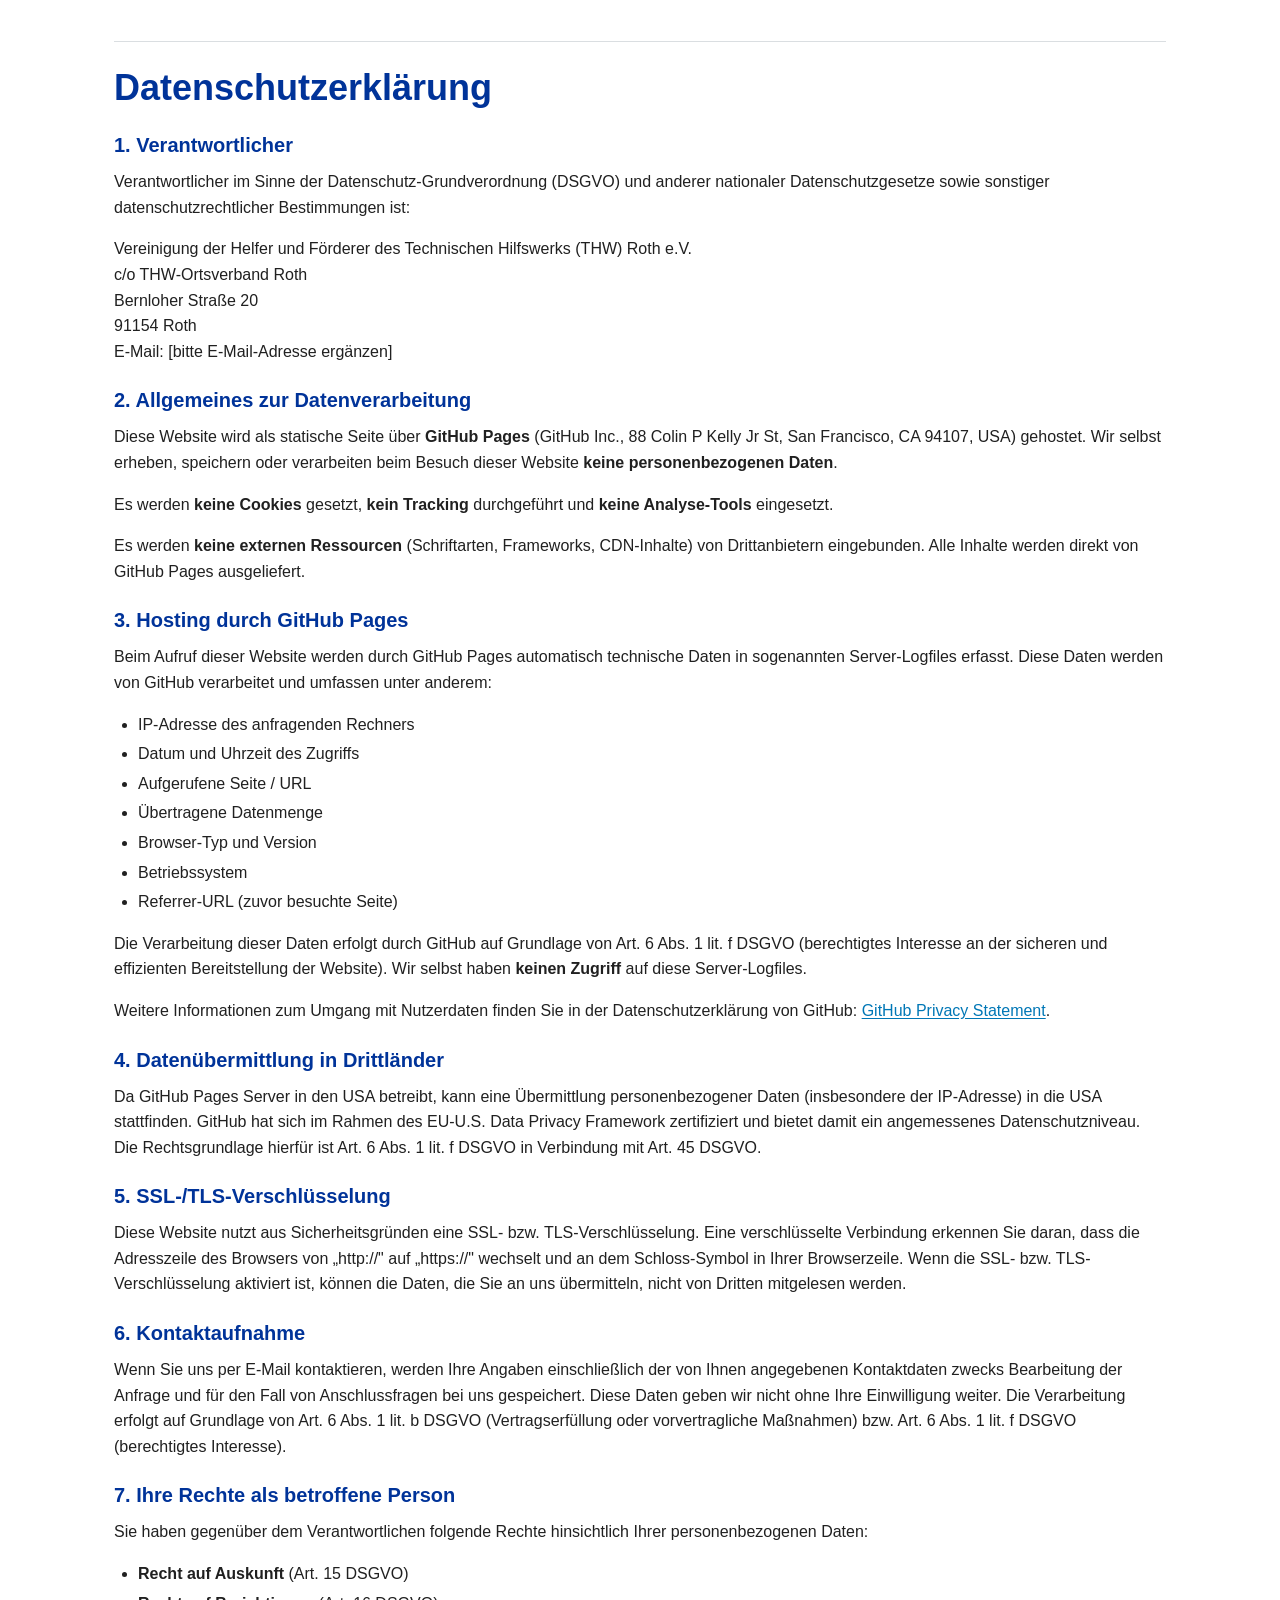
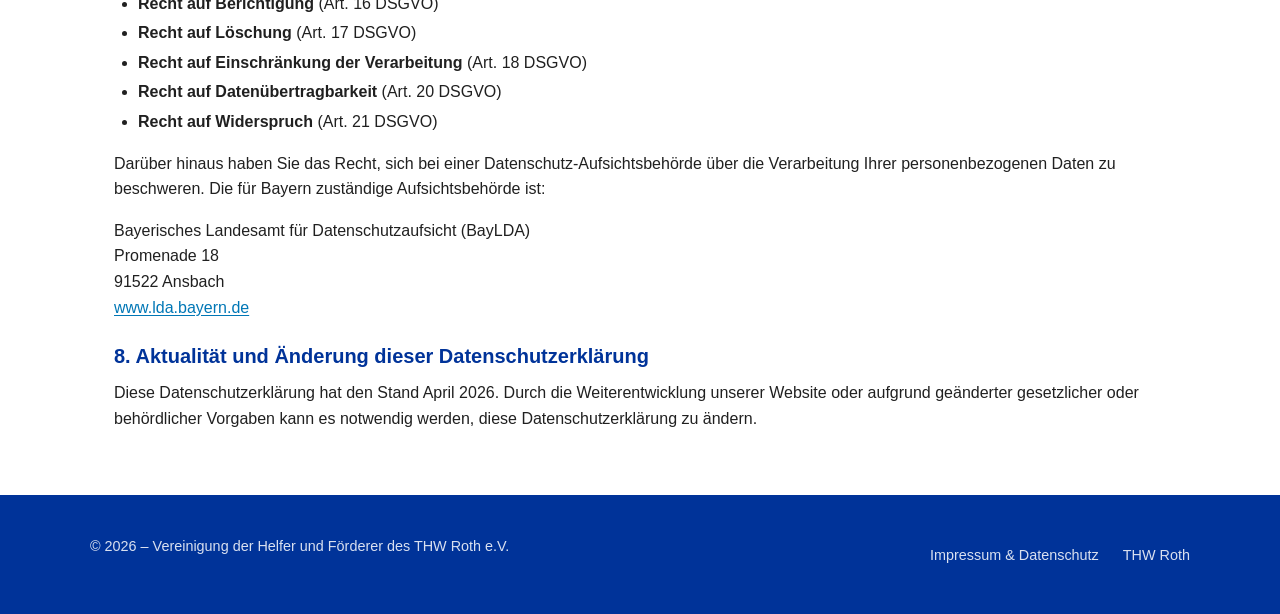
==== commit 3bdb2e3a: "add logo" ====
--- a/docs/impressum.html
+++ b/docs/impressum.html
@@ -9,6 +9,7 @@
   <meta property="og:type" content="website">
   <meta property="og:locale" content="de_DE">
   <title>Impressum &amp; Datenschutz – Helfervereinigung THW Roth e.V.</title>
+  <link rel="icon" type="image/png" href="media/THW_Logo_klein.png">
   <link rel="stylesheet" href="css/style.css">
 </head>
 <body>
@@ -19,6 +20,7 @@
   <header class="site-header">
     <nav class="nav-container" aria-label="Hauptnavigation">
       <a href="index.html" class="nav-brand" aria-label="Helfervereinigung THW Roth – Startseite">
+        <img src="media/THW_Logo_klein.png" alt="" class="nav-logo">
         <span>Helfervereinigung THW&nbsp;Roth&nbsp;e.V.</span>
       </a>
 
--- a/docs/css/style.css
+++ b/docs/css/style.css
@@ -133,6 +133,11 @@
   flex-shrink: 0;
 }
 
+.nav-brand .nav-logo {
+  height: 2rem;
+  width: auto;
+}
+
 .nav-brand span {
   display: inline-block;
   max-width: 220px;
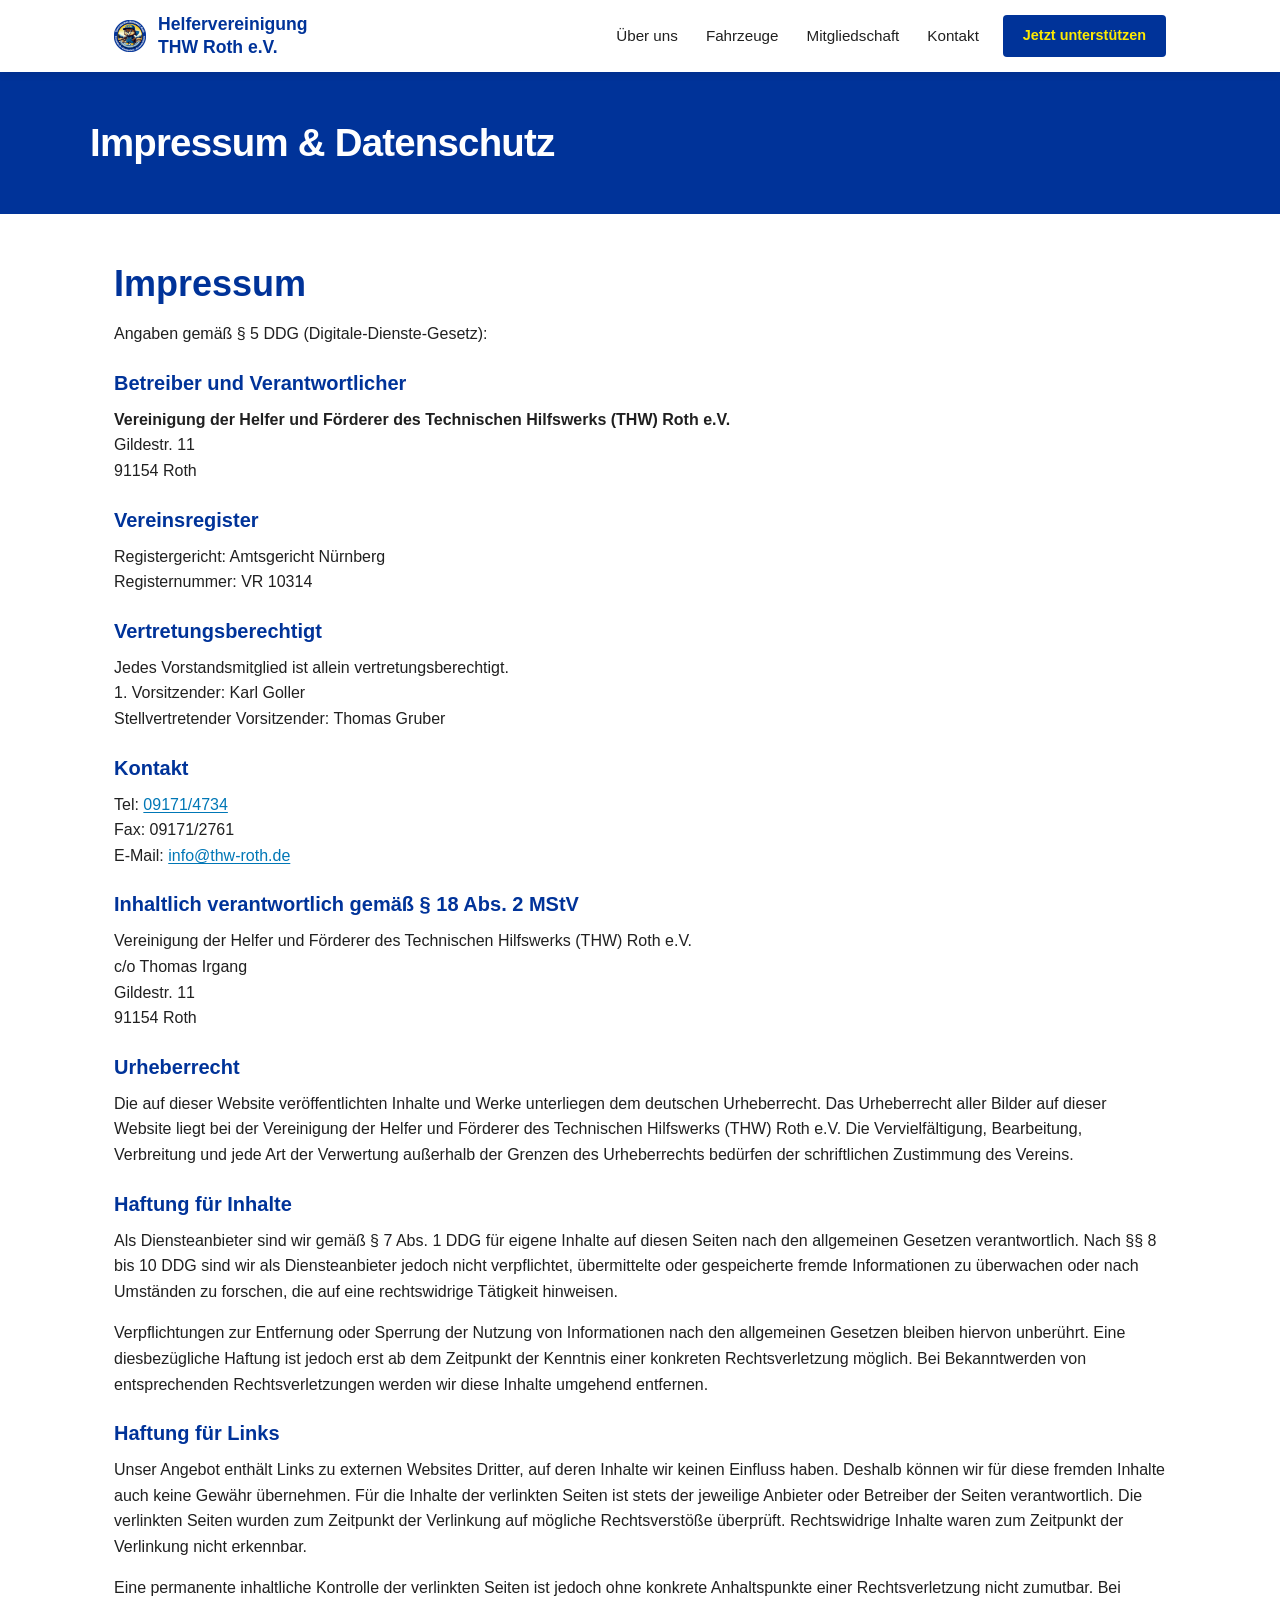
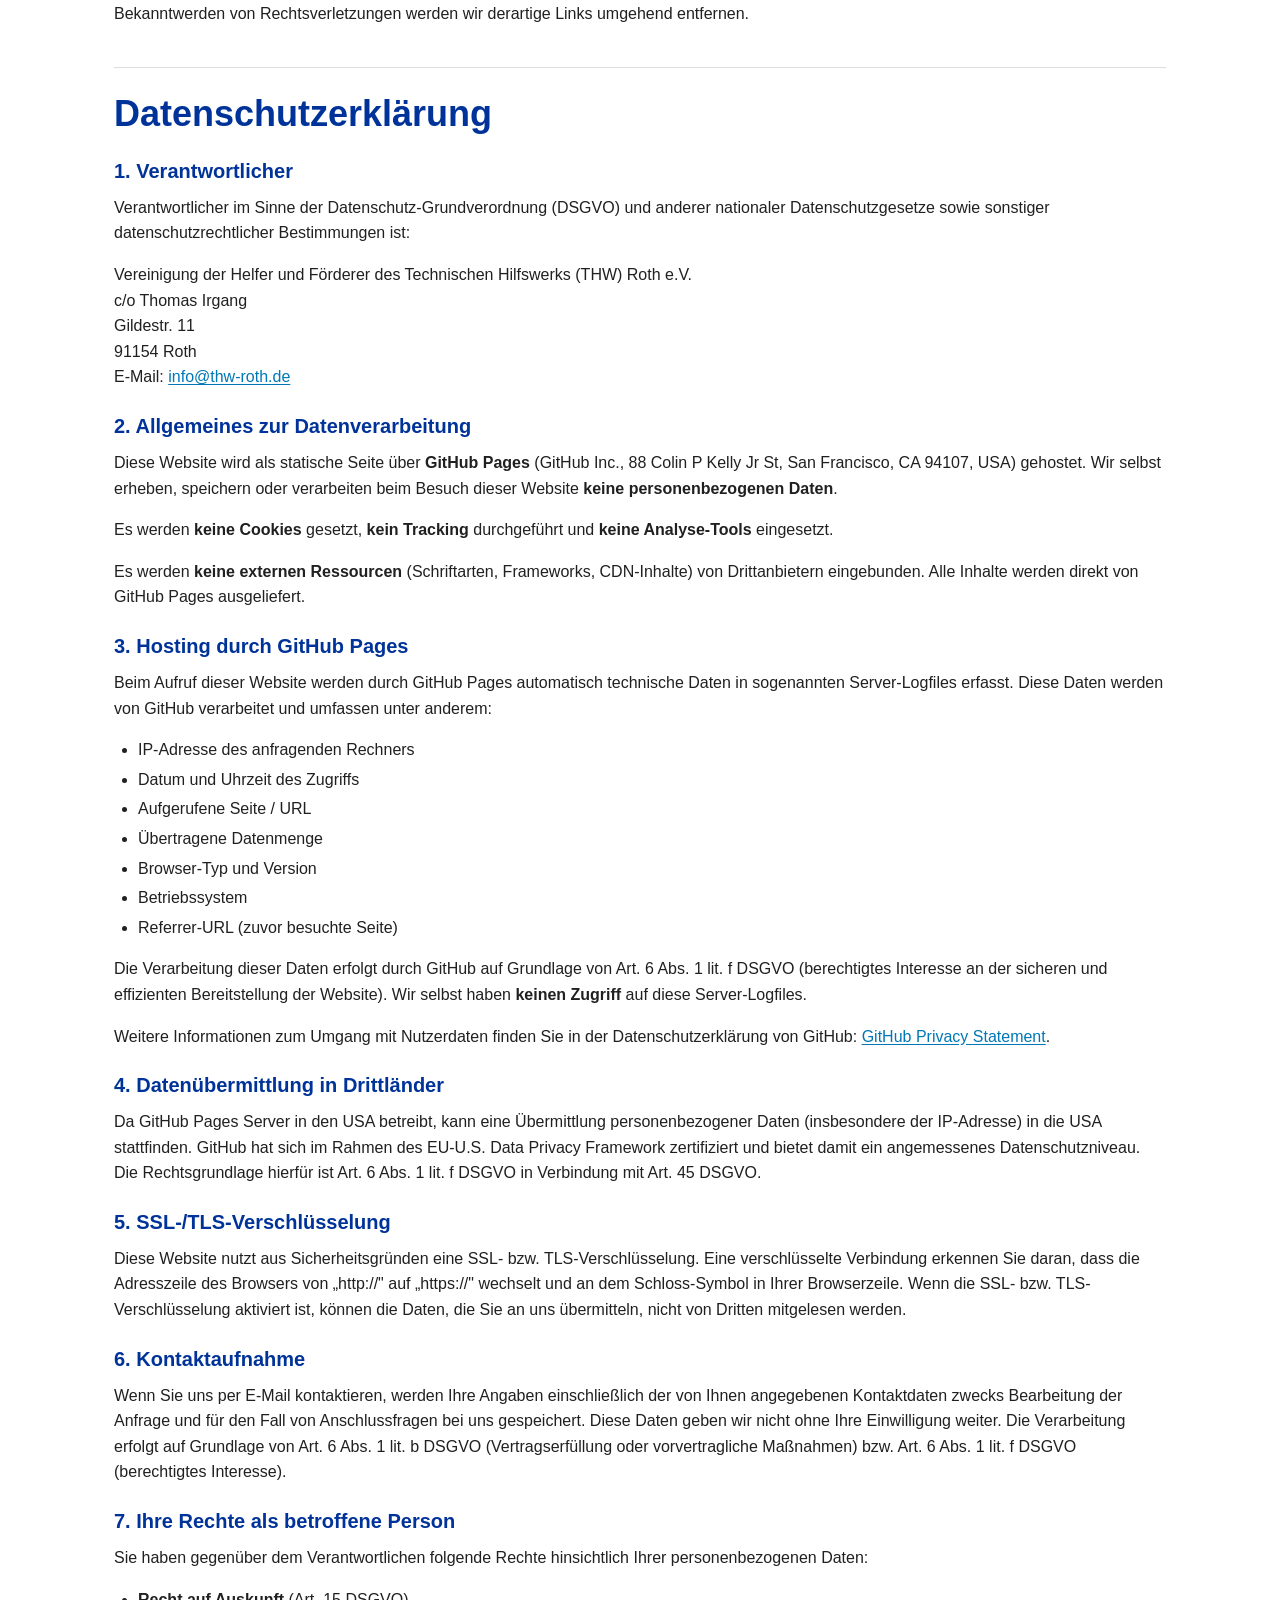
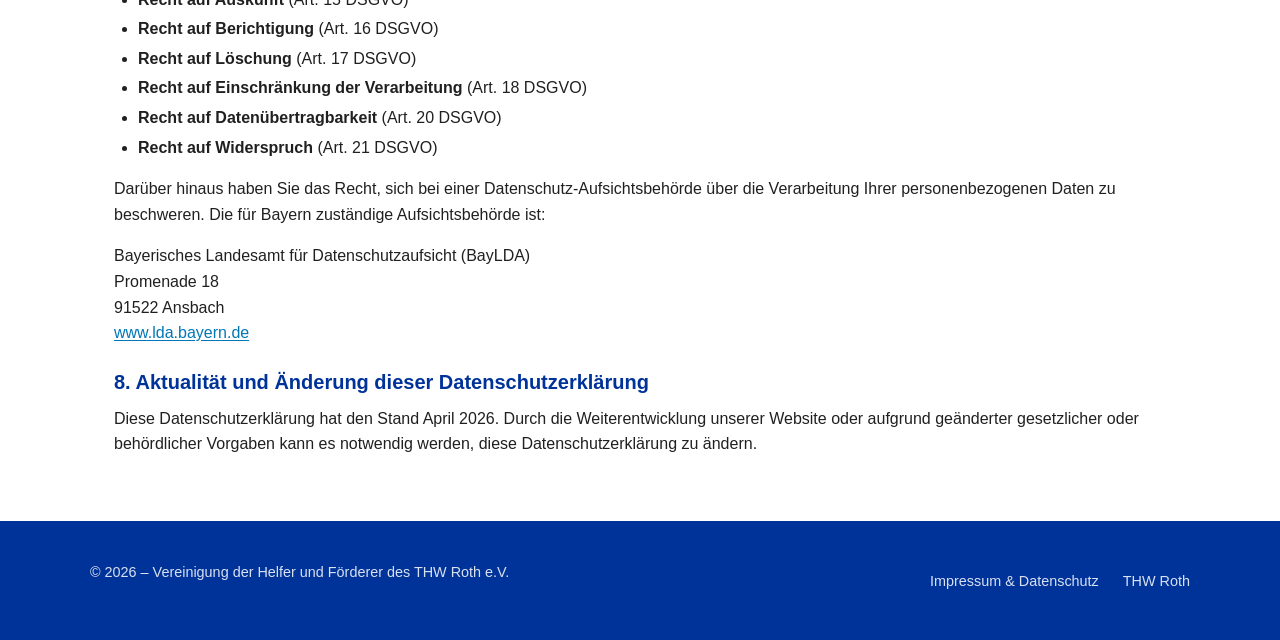
==== commit a5f51bf8: "update contact data" ====
--- a/docs/impressum.html
+++ b/docs/impressum.html
@@ -54,8 +54,7 @@
       <h3>Betreiber und Verantwortlicher</h3>
       <p>
         <strong>Vereinigung der Helfer und Förderer des Technischen Hilfswerks (THW) Roth e.V.</strong><br>
-        c/o THW-Ortsverband Roth<br>
-        Bernloher Straße 20<br>
+        Gildestr. 11<br>
         91154 Roth
       </p>
 
@@ -74,15 +73,16 @@
 
       <h3>Kontakt</h3>
       <p>
-        <!-- TODO: E-Mail-Adresse und ggf. Telefonnummer eintragen -->
-        E-Mail: [bitte E-Mail-Adresse ergänzen]
+        Tel: <a href="tel:+4991714734">09171/4734</a><br>
+        Fax: 09171/2761<br>
+        E-Mail: <a href="mailto:info@thw-roth.de">info@thw-roth.de</a>
       </p>
 
       <h3>Inhaltlich verantwortlich gemäß § 18 Abs. 2 MStV</h3>
       <p>
-        Karl Goller<br>
-        c/o THW-Ortsverband Roth<br>
-        Bernloher Straße 20<br>
+        Vereinigung der Helfer und Förderer des Technischen Hilfswerks (THW) Roth e.V.<br>
+        c/o Thomas Irgang<br>
+        Gildestr. 11<br>
         91154 Roth
       </p>
 
@@ -132,11 +132,10 @@
       </p>
       <p>
         Vereinigung der Helfer und Förderer des Technischen Hilfswerks (THW) Roth e.V.<br>
-        c/o THW-Ortsverband Roth<br>
-        Bernloher Straße 20<br>
+        c/o Thomas Irgang<br>
+        Gildestr. 11<br>
         91154 Roth<br>
-        <!-- TODO: E-Mail eintragen -->
-        E-Mail: [bitte E-Mail-Adresse ergänzen]
+        E-Mail: <a href="mailto:info@thw-roth.de">info@thw-roth.de</a>
       </p>
 
       <h3>2. Allgemeines zur Datenverarbeitung</h3>
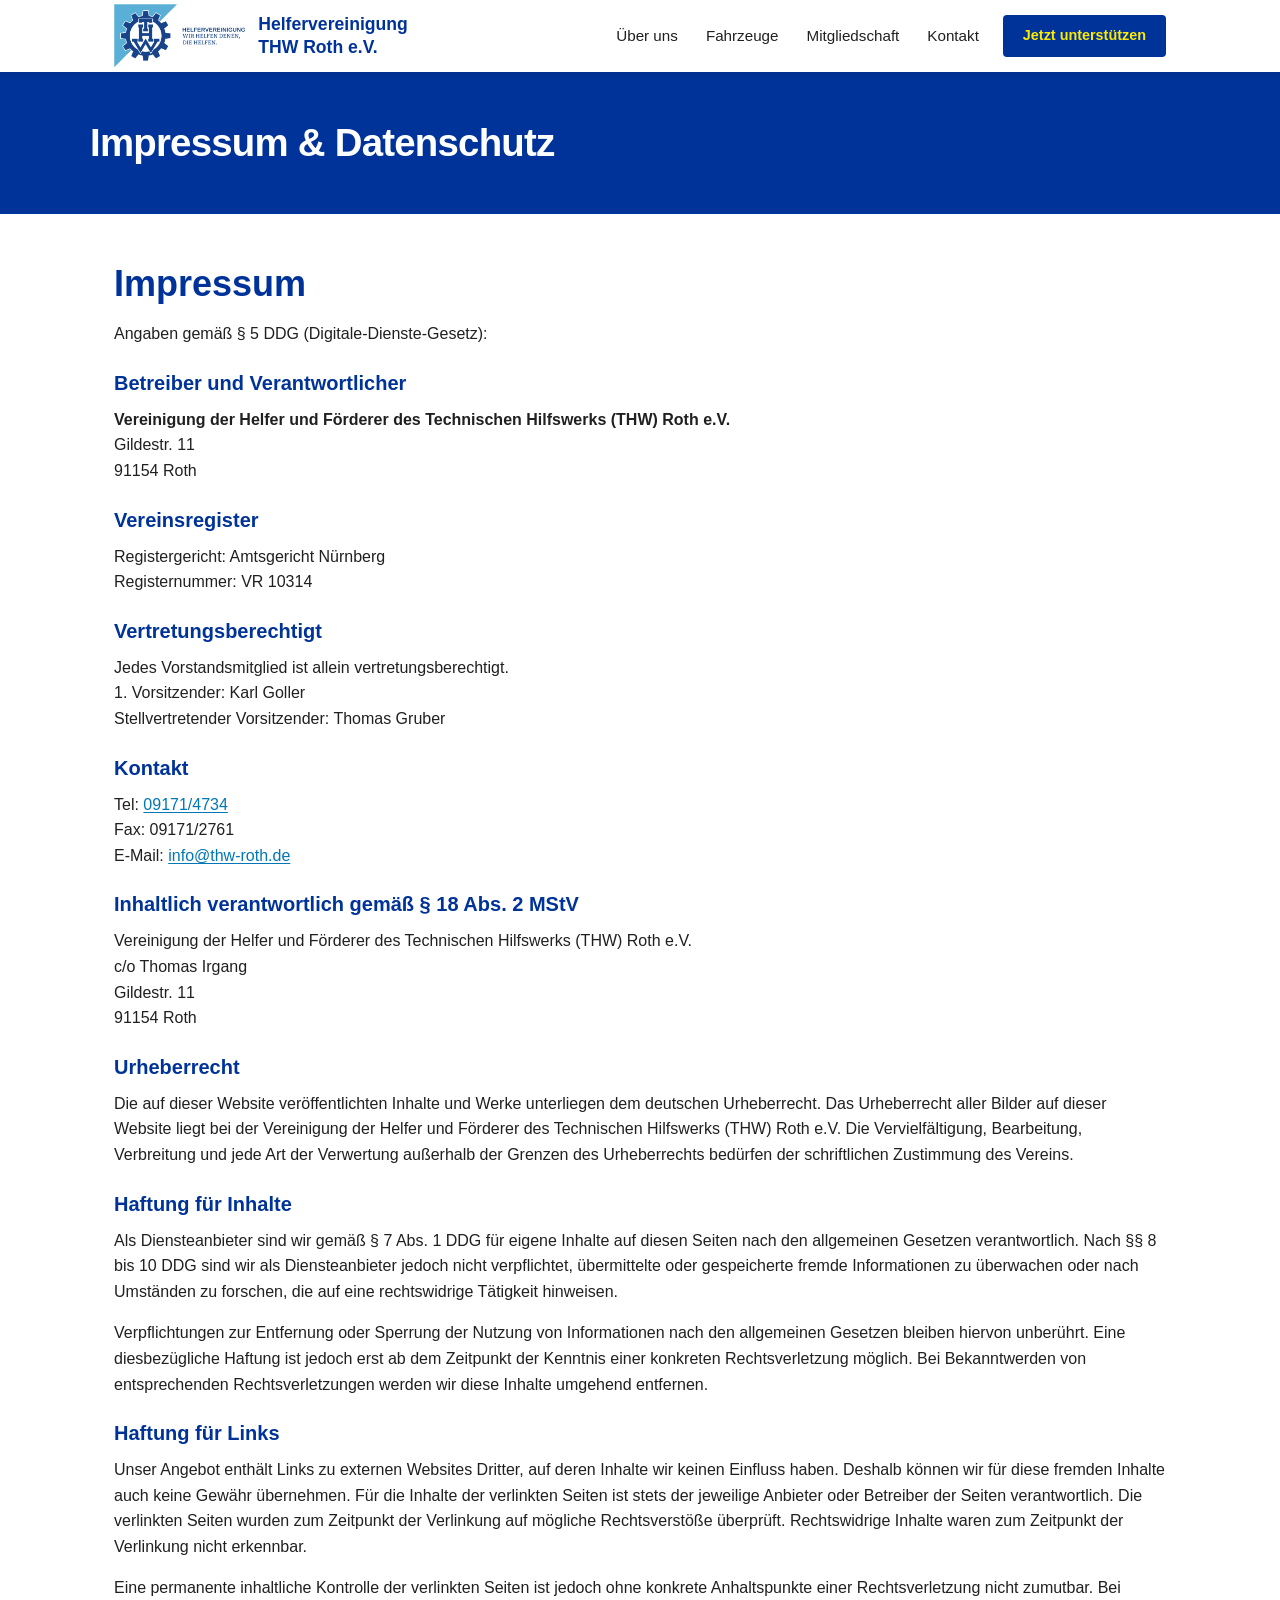
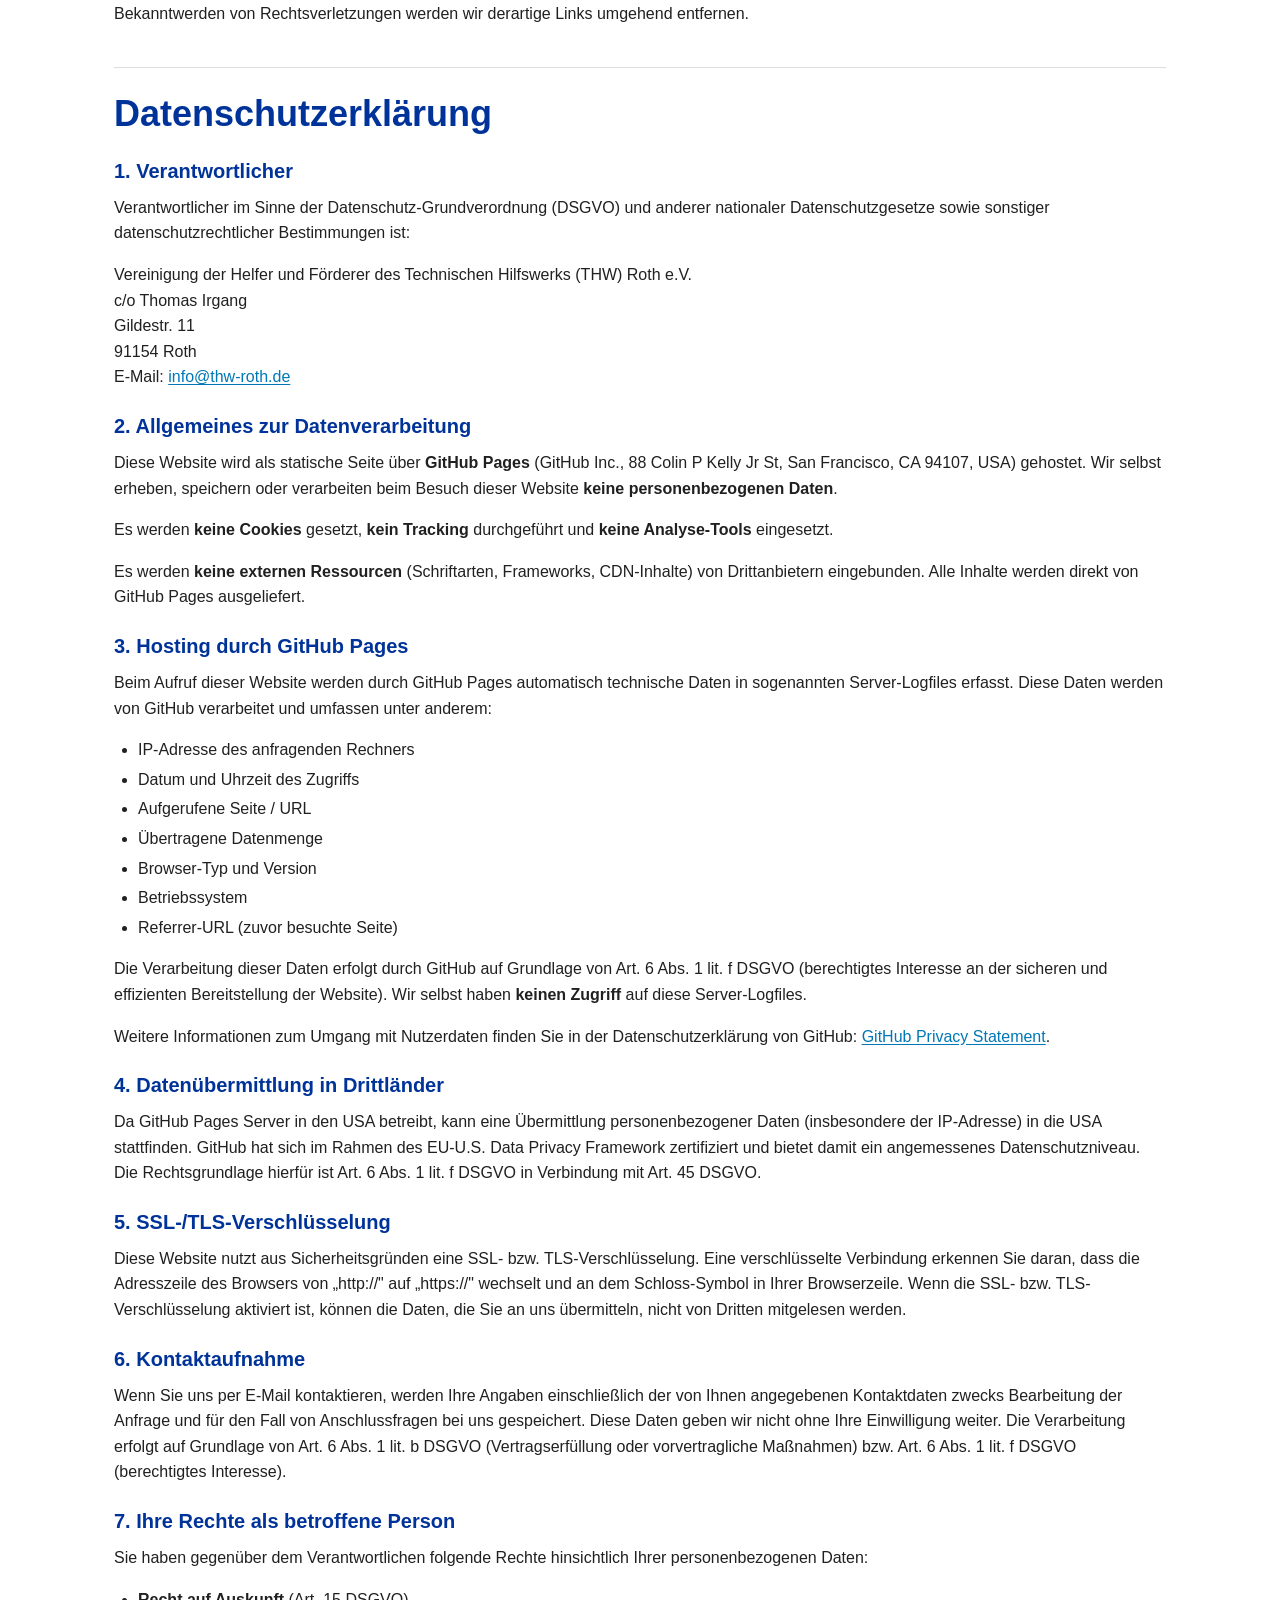
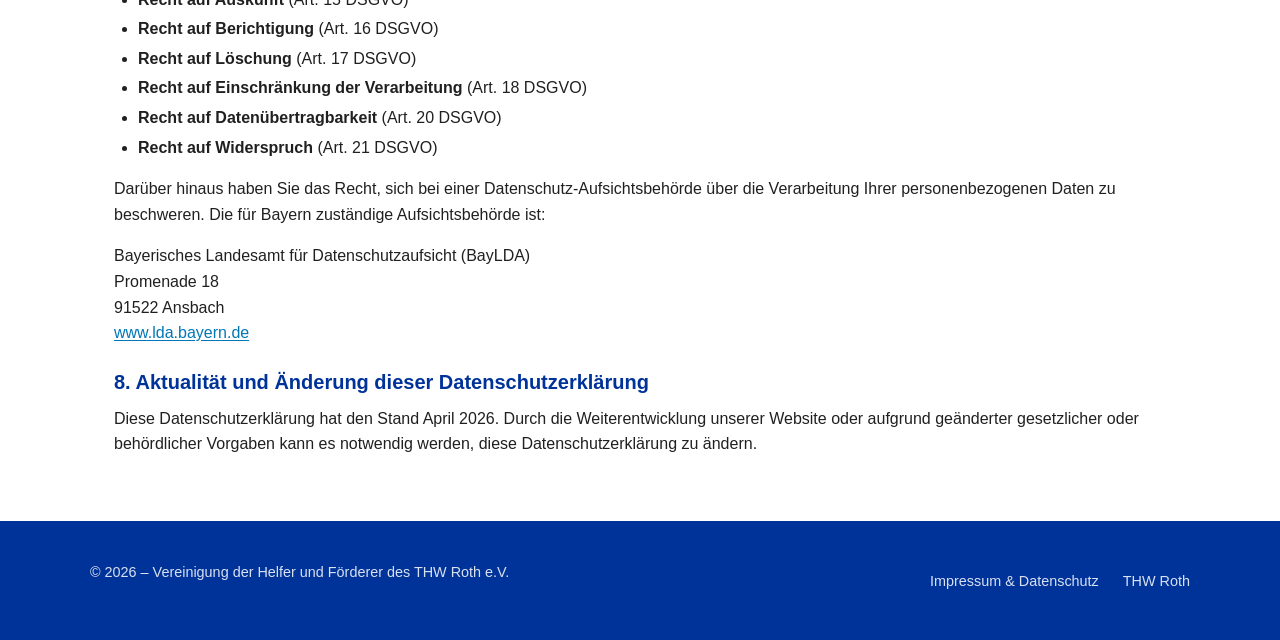
==== commit 737bfb0b: "update logo and content" ====
--- a/docs/impressum.html
+++ b/docs/impressum.html
@@ -9,7 +9,7 @@
   <meta property="og:type" content="website">
   <meta property="og:locale" content="de_DE">
   <title>Impressum &amp; Datenschutz – Helfervereinigung THW Roth e.V.</title>
-  <link rel="icon" type="image/png" href="media/THW_Logo_klein.png">
+  <link rel="icon" type="image/png" href="media/THW_HV_LogoTransparent.png">
   <link rel="stylesheet" href="css/style.css">
 </head>
 <body>
@@ -20,7 +20,7 @@
   <header class="site-header">
     <nav class="nav-container" aria-label="Hauptnavigation">
       <a href="index.html" class="nav-brand" aria-label="Helfervereinigung THW Roth – Startseite">
-        <img src="media/THW_Logo_klein.png" alt="" class="nav-logo">
+        <img src="media/THW_HV_LogoTransparent.png" alt="" class="nav-logo">
         <span>Helfervereinigung THW&nbsp;Roth&nbsp;e.V.</span>
       </a>
 
--- a/docs/css/style.css
+++ b/docs/css/style.css
@@ -134,7 +134,7 @@
 }
 
 .nav-brand .nav-logo {
-  height: 2rem;
+  height: 4rem;
   width: auto;
 }
 
